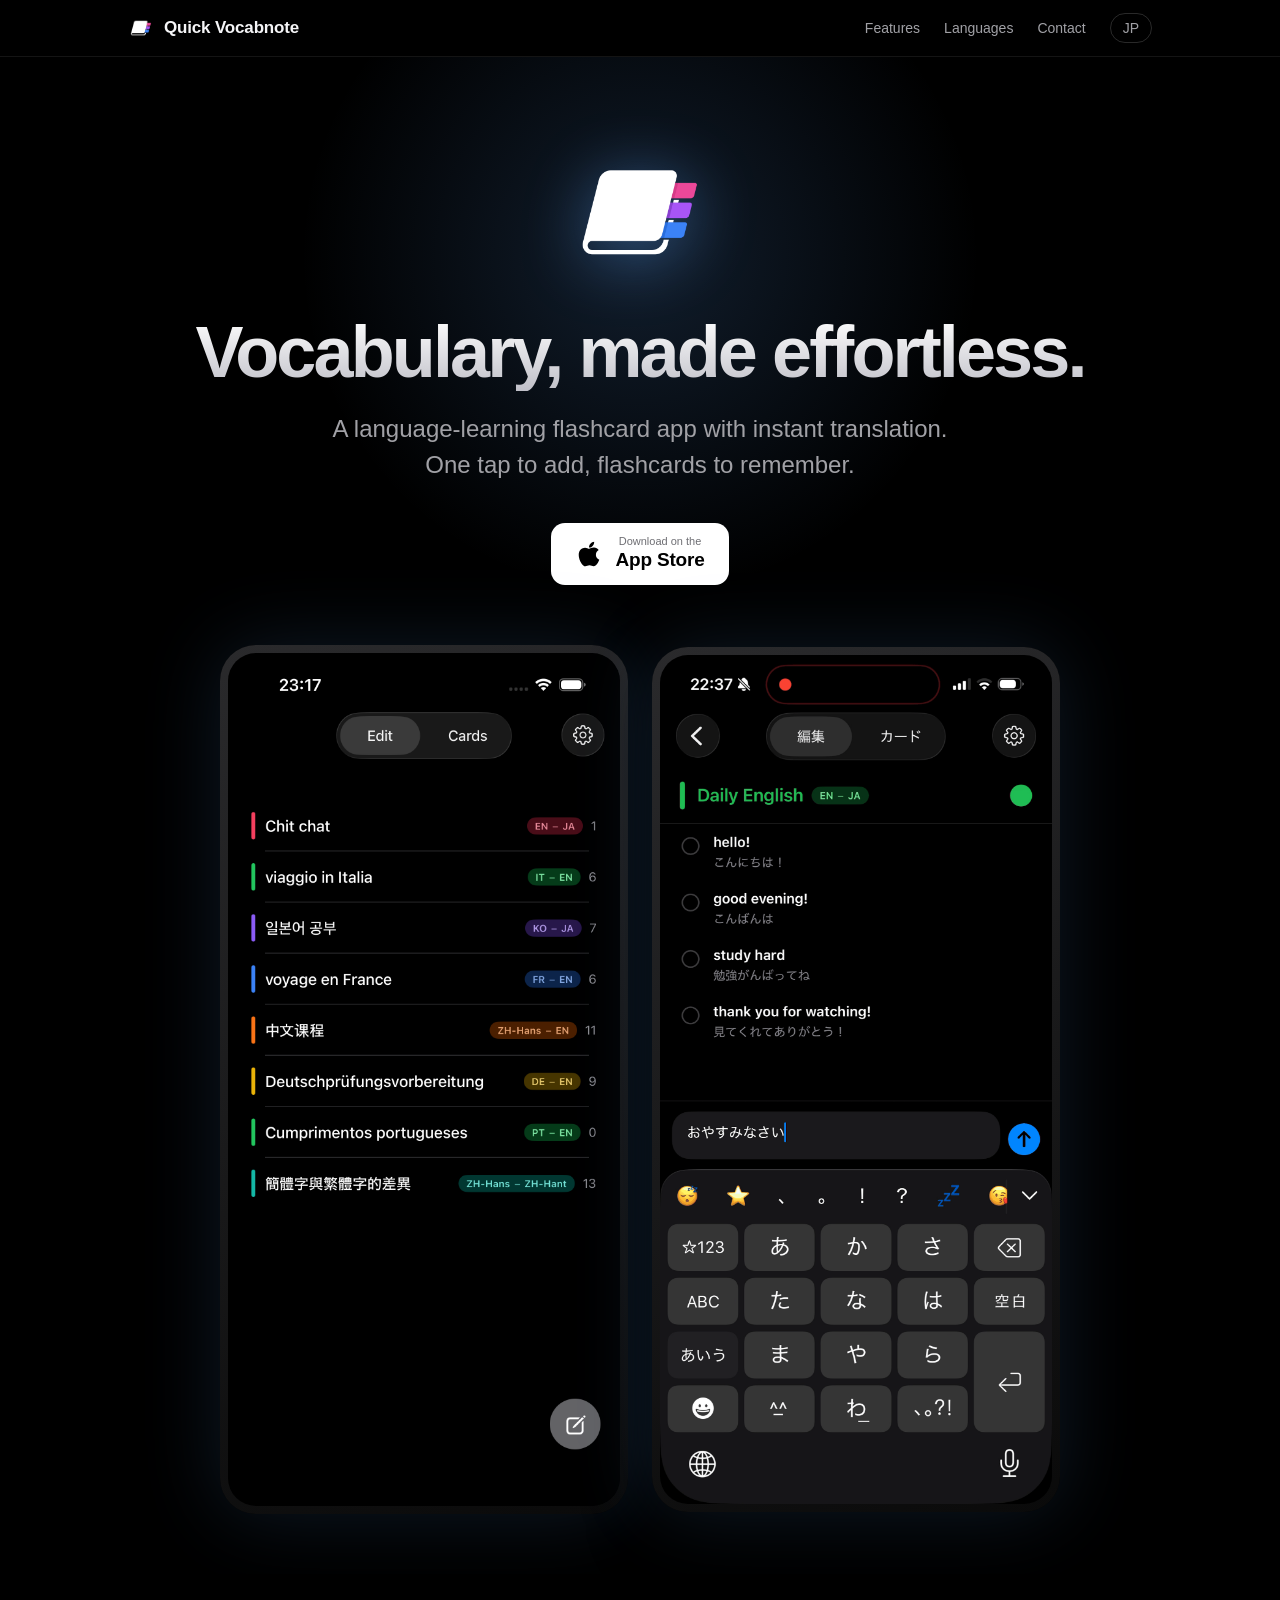
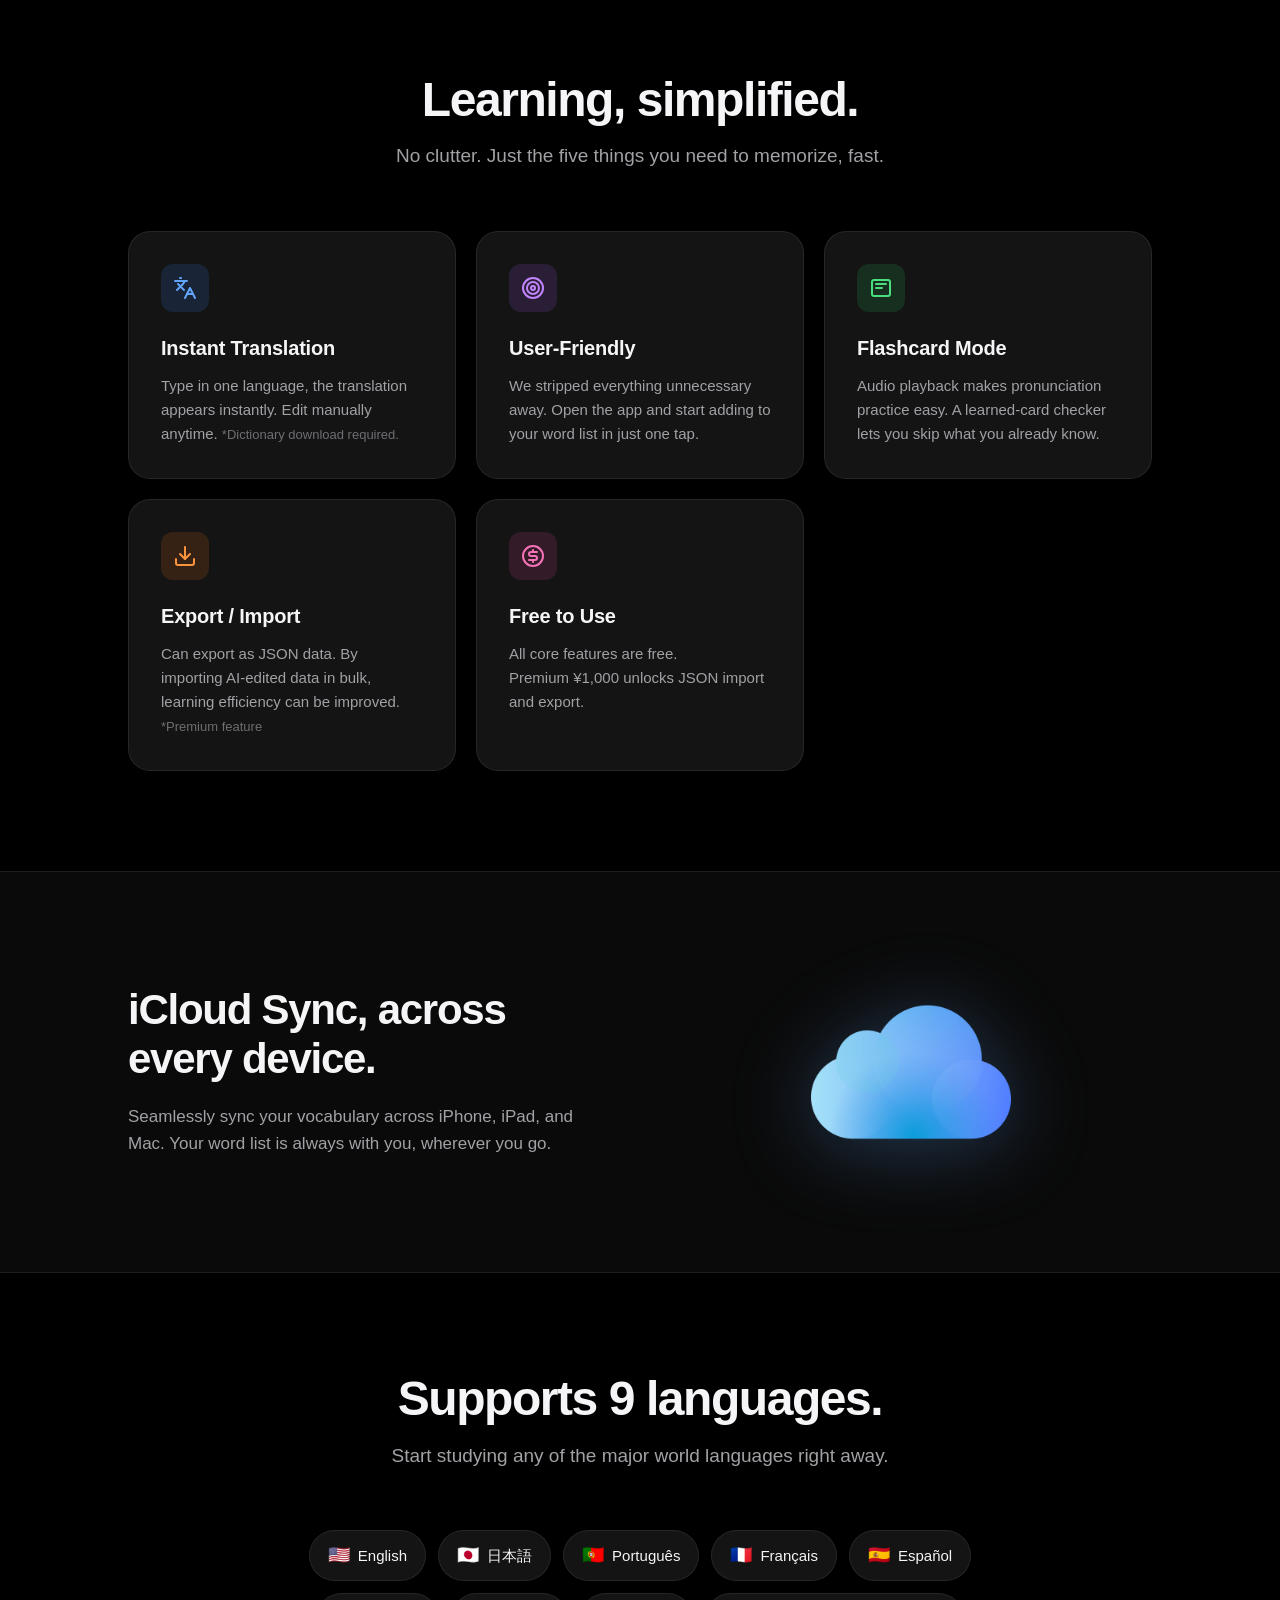
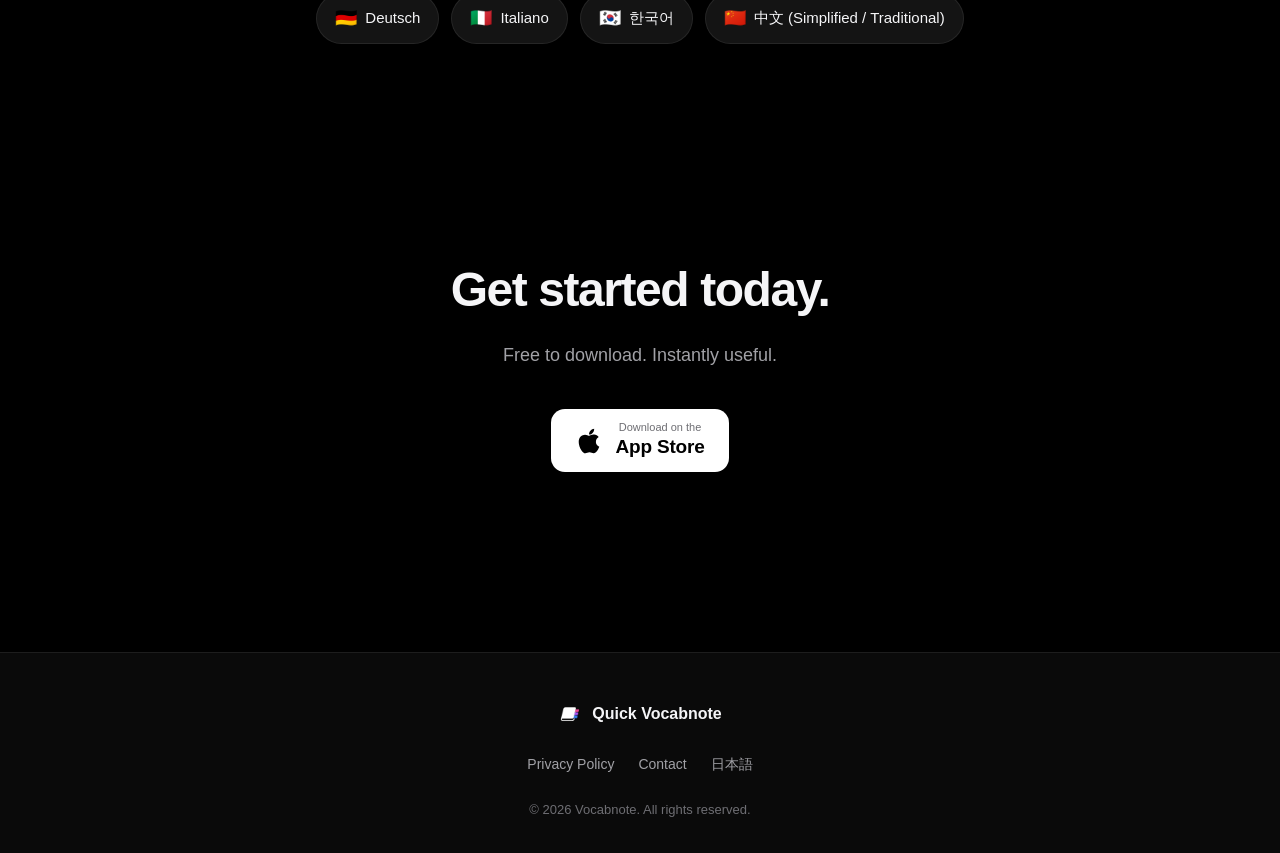
==== en/index.html @ fe6f7005 "Initial commit: Vocabnote LP" ====
<!DOCTYPE html>
<html lang="en">
<head>
  <meta charset="UTF-8" />
  <meta name="viewport" content="width=device-width, initial-scale=1, viewport-fit=cover" />
  <title>Quick Vocabnote｜The Flashcard App with Instant Translation</title>
  <meta name="description" content="Quick Vocabnote is a language-learning flashcard app with instant translation. One-tap entry, flashcard mode with audio, and seamless iCloud sync across devices." />
  <meta name="theme-color" content="#000000" />

  <!-- OGP -->
  <meta property="og:type" content="website" />
  <meta property="og:title" content="Quick Vocabnote｜The Flashcard App with Instant Translation" />
  <meta property="og:description" content="Instant translation, flashcards, and iCloud sync. A simple, focused vocabulary app." />
  <meta property="og:image" content="../assets/images/logo.png" />
  <meta property="og:url" content="https://holidayygit.github.io/vocabnote/en/" />
  <link rel="canonical" href="https://holidayygit.github.io/vocabnote/en/" />

  <link rel="icon" type="image/png" href="../assets/images/logo.png" />
  <link rel="apple-touch-icon" href="../assets/images/logo.png" />
  <link rel="stylesheet" href="../assets/css/style.css" />
  <link rel="alternate" hreflang="ja" href="../" />
  <link rel="alternate" hreflang="en" href="./" />
</head>
<body>
  <header class="site-header">
    <div class="container">
      <nav class="nav" aria-label="Main navigation">
        <a href="./" class="nav-brand">
          <img src="../assets/images/logo.png" alt="Quick Vocabnote logo" />
          <span>Quick Vocabnote</span>
        </a>
        <ul class="nav-links">
          <li class="hide-mobile"><a href="#features">Features</a></li>
          <li class="hide-mobile"><a href="#languages">Languages</a></li>
          <li><a href="./contact/">Contact</a></li>
          <li><a href="../" class="nav-lang">JP</a></li>
        </ul>
      </nav>
    </div>
  </header>

  <main>
    <!-- Hero -->
    <section class="hero">
      <div class="container">
        <div class="hero-inner">
          <img src="../assets/images/logo.png" alt="" class="hero-logo" />
          <h1 class="hero-title">Vocabulary, made effortless.</h1>
          <p class="hero-tagline">
            A language-learning flashcard app with instant translation.<br />
            One tap to add, flashcards to remember.
          </p>
          <div class="hero-cta">
            <a href="https://apps.apple.com/app/vocabnote/id6760209659" class="app-store-badge" target="_blank" rel="noopener">
              <svg class="apple-icon" viewBox="0 0 384 512" fill="currentColor" aria-hidden="true">
                <path d="M318.7 268.7c-.2-36.7 16.4-64.4 50-84.8-18.8-26.9-47.2-41.7-84.7-44.6-35.5-2.8-74.3 20.7-88.5 20.7-15 0-49.4-19.7-76.4-19.7C63.3 141.2 4 184.8 4 273.5q0 39.3 14.4 81.2c12.8 36.7 59 126.7 107.2 125.2 25.2-.6 43-17.9 75.8-17.9 31.8 0 48.3 17.9 76.4 17.9 48.6-.7 90.4-82.5 102.6-119.3-65.2-30.7-61.7-90-61.7-91.9zm-56.6-164.2c27.3-32.4 24.8-61.9 24-72.5-24.1 1.4-52 16.4-67.9 34.9-17.5 19.8-27.8 44.3-25.6 71.9 26.1 2 49.9-11.4 69.5-34.3z"/>
              </svg>
              <span>
                <span class="label-small">Download on the</span>
                <span class="label-large">App Store</span>
              </span>
            </a>
          </div>

          <div class="hero-visual">
            <div class="hero-visual-grid">
              <div class="device-frame">
                <img src="../assets/images/screenshot.png" alt="Quick Vocabnote screenshot" loading="lazy" />
              </div>
              <div class="device-frame">
                <img src="../assets/images/demo.gif" alt="Quick Vocabnote demo" loading="lazy" />
              </div>
            </div>
          </div>
        </div>
      </div>
    </section>

    <!-- Features -->
    <section class="section" id="features">
      <div class="container">
        <h2 class="section-title">Learning, simplified.</h2>
        <p class="section-subtitle">
          No clutter. Just the five things you need to memorize, fast.
        </p>

        <div class="features">
          <div class="feature-card reveal">
            <div class="feature-icon icon-blue" aria-hidden="true">
              <svg width="24" height="24" viewBox="0 0 24 24" fill="none" stroke="currentColor" stroke-width="2" stroke-linecap="round" stroke-linejoin="round"><path d="M5 8l6 6"/><path d="M4 14l6-6 2-3"/><path d="M2 5h12"/><path d="M7 2h1"/><path d="M22 22l-5-10-5 10"/><path d="M14 18h6"/></svg>
            </div>
            <h3 class="feature-title">Instant Translation</h3>
            <p class="feature-desc">
              Type in one language, the translation appears instantly. Edit manually anytime.
              <span style="color: var(--text-tertiary); font-size: 13px;">*Dictionary download required.</span>
            </p>
          </div>

          <div class="feature-card reveal">
            <div class="feature-icon icon-purple" aria-hidden="true">
              <svg width="24" height="24" viewBox="0 0 24 24" fill="none" stroke="currentColor" stroke-width="2" stroke-linecap="round" stroke-linejoin="round"><circle cx="12" cy="12" r="10"/><circle cx="12" cy="12" r="6"/><circle cx="12" cy="12" r="2"/></svg>
            </div>
            <h3 class="feature-title">User-Friendly</h3>
            <p class="feature-desc">
              We stripped everything unnecessary away. Open the app and start adding to your word list in just one tap.
            </p>
          </div>

          <div class="feature-card reveal">
            <div class="feature-icon icon-green" aria-hidden="true">
              <svg width="24" height="24" viewBox="0 0 24 24" fill="none" stroke="currentColor" stroke-width="2" stroke-linecap="round" stroke-linejoin="round"><rect x="3" y="4" width="18" height="16" rx="2"/><path d="M7 8h10"/><path d="M7 12h6"/></svg>
            </div>
            <h3 class="feature-title">Flashcard Mode</h3>
            <p class="feature-desc">
              Audio playback makes pronunciation practice easy. A learned-card checker lets you skip what you already know.
            </p>
          </div>

          <div class="feature-card reveal">
            <div class="feature-icon icon-orange" aria-hidden="true">
              <svg width="24" height="24" viewBox="0 0 24 24" fill="none" stroke="currentColor" stroke-width="2" stroke-linecap="round" stroke-linejoin="round"><path d="M21 15v4a2 2 0 0 1-2 2H5a2 2 0 0 1-2-2v-4"/><polyline points="7 10 12 15 17 10"/><line x1="12" y1="15" x2="12" y2="3"/></svg>
            </div>
            <h3 class="feature-title">Export / Import</h3>
            <p class="feature-desc">
              Can export as JSON data. By importing AI-edited data in bulk, learning efficiency can be improved.<br />
              <span style="color: var(--text-tertiary); font-size: 13px;">*Premium feature</span>
            </p>
          </div>

          <div class="feature-card reveal">
            <div class="feature-icon icon-pink" aria-hidden="true">
              <svg width="24" height="24" viewBox="0 0 24 24" fill="none" stroke="currentColor" stroke-width="2" stroke-linecap="round" stroke-linejoin="round"><circle cx="12" cy="12" r="10"/><path d="M16 8h-6a2 2 0 1 0 0 4h4a2 2 0 1 1 0 4H8"/><path d="M12 6v2"/><path d="M12 16v2"/></svg>
            </div>
            <h3 class="feature-title">Free to Use</h3>
            <p class="feature-desc">
              All core features are free.<br />
              Premium ¥1,000 unlocks JSON import and export.
            </p>
          </div>
        </div>
      </div>
    </section>

    <!-- iCloud Sync -->
    <section class="section icloud-section">
      <div class="container">
        <div class="icloud-grid">
          <div class="icloud-text">
            <h2>iCloud Sync, across every device.</h2>
            <p>
              Seamlessly sync your vocabulary across iPhone, iPad, and Mac.
              Your word list is always with you, wherever you go.
            </p>
          </div>
          <div class="icloud-visual">
            <img src="../assets/images/icloud_logo.png" alt="" loading="lazy" />
          </div>
        </div>
      </div>
    </section>

    <!-- Languages -->
    <section class="section" id="languages">
      <div class="container">
        <h2 class="section-title">Supports 9 languages.</h2>
        <p class="section-subtitle">
          Start studying any of the major world languages right away.
        </p>
        <div class="languages">
          <span class="lang-chip"><span class="flag">🇺🇸</span>English</span>
          <span class="lang-chip"><span class="flag">🇯🇵</span>日本語</span>
          <span class="lang-chip"><span class="flag">🇵🇹</span>Português</span>
          <span class="lang-chip"><span class="flag">🇫🇷</span>Français</span>
          <span class="lang-chip"><span class="flag">🇪🇸</span>Español</span>
          <span class="lang-chip"><span class="flag">🇩🇪</span>Deutsch</span>
          <span class="lang-chip"><span class="flag">🇮🇹</span>Italiano</span>
          <span class="lang-chip"><span class="flag">🇰🇷</span>한국어</span>
          <span class="lang-chip"><span class="flag">🇨🇳</span>中文 (Simplified / Traditional)</span>
        </div>
      </div>
    </section>

    <!-- CTA -->
    <section class="cta-section">
      <div class="container">
        <h2>Get started today.</h2>
        <p>Free to download. Instantly useful.</p>
        <div class="hero-cta">
          <a href="https://apps.apple.com/app/vocabnote/id6760209659" class="app-store-badge" target="_blank" rel="noopener">
            <svg class="apple-icon" viewBox="0 0 384 512" fill="currentColor" aria-hidden="true">
              <path d="M318.7 268.7c-.2-36.7 16.4-64.4 50-84.8-18.8-26.9-47.2-41.7-84.7-44.6-35.5-2.8-74.3 20.7-88.5 20.7-15 0-49.4-19.7-76.4-19.7C63.3 141.2 4 184.8 4 273.5q0 39.3 14.4 81.2c12.8 36.7 59 126.7 107.2 125.2 25.2-.6 43-17.9 75.8-17.9 31.8 0 48.3 17.9 76.4 17.9 48.6-.7 90.4-82.5 102.6-119.3-65.2-30.7-61.7-90-61.7-91.9zm-56.6-164.2c27.3-32.4 24.8-61.9 24-72.5-24.1 1.4-52 16.4-67.9 34.9-17.5 19.8-27.8 44.3-25.6 71.9 26.1 2 49.9-11.4 69.5-34.3z"/>
            </svg>
            <span>
              <span class="label-small">Download on the</span>
              <span class="label-large">App Store</span>
            </span>
          </a>
        </div>
      </div>
    </section>
  </main>

  <footer class="site-footer">
    <div class="container">
      <div class="footer-content">
        <a href="./" class="footer-brand">
          <img src="../assets/images/logo.png" alt="" />
          <span>Quick Vocabnote</span>
        </a>
        <ul class="footer-links">
          <li><a href="./privacy/">Privacy Policy</a></li>
          <li><a href="./contact/">Contact</a></li>
          <li><a href="../">日本語</a></li>
        </ul>
        <p class="footer-copyright">© 2026 Vocabnote. All rights reserved.</p>
      </div>
    </div>
  </footer>

  <script>
    const observer = new IntersectionObserver(
      (entries) => {
        entries.forEach((entry) => {
          if (entry.isIntersecting) {
            entry.target.classList.add('is-visible');
            observer.unobserve(entry.target);
          }
        });
      },
      { threshold: 0.1, rootMargin: '0px 0px -50px 0px' }
    );
    document.querySelectorAll('.reveal').forEach((el) => observer.observe(el));
  </script>
</body>
</html>
---- assets/css/style.css ----
/* ============================================
   Vocabnote LP - Common Stylesheet
   Dark theme, Apple-inspired minimal design
   ============================================ */

:root {
  --bg: #000000;
  --bg-elev-1: #0a0a0a;
  --bg-elev-2: #141414;
  --bg-elev-3: #1c1c1e;
  --text: #f5f5f7;
  --text-secondary: #a1a1a6;
  --text-tertiary: #6e6e73;
  --border: rgba(255, 255, 255, 0.08);
  --border-strong: rgba(255, 255, 255, 0.16);
  --accent: #60a5fa;
  --accent-light: #93c5fd;
  --accent-deep: #3b82f6;
  --accent-gradient: linear-gradient(135deg, #93c5fd 0%, #60a5fa 50%, #3b82f6 100%);
  --shadow-glow: 0 0 80px rgba(96, 165, 250, 0.15);
  --radius-sm: 8px;
  --radius-md: 14px;
  --radius-lg: 22px;
  --radius-xl: 32px;
  --max-width: 1120px;
  --transition: all 0.3s cubic-bezier(0.16, 1, 0.3, 1);
}

* {
  box-sizing: border-box;
  margin: 0;
  padding: 0;
}

html {
  scroll-behavior: smooth;
  -webkit-text-size-adjust: 100%;
}

body {
  font-family: -apple-system, BlinkMacSystemFont, "SF Pro Display", "SF Pro Text",
    "Helvetica Neue", "Hiragino Kaku Gothic ProN", "Hiragino Sans", "Yu Gothic",
    "Meiryo", sans-serif;
  background: var(--bg);
  color: var(--text);
  line-height: 1.6;
  -webkit-font-smoothing: antialiased;
  -moz-osx-font-smoothing: grayscale;
  overflow-x: hidden;
}

a {
  color: var(--accent);
  text-decoration: none;
  transition: var(--transition);
}

a:hover {
  color: var(--accent-light);
}

img {
  max-width: 100%;
  height: auto;
  display: block;
}

/* ===== Layout ===== */
.container {
  max-width: var(--max-width);
  margin: 0 auto;
  padding: 0 24px;
}

@media (min-width: 768px) {
  .container {
    padding: 0 48px;
  }
}

/* ===== Header / Nav ===== */
.site-header {
  position: sticky;
  top: 0;
  z-index: 100;
  background: rgba(0, 0, 0, 0.72);
  backdrop-filter: saturate(180%) blur(20px);
  -webkit-backdrop-filter: saturate(180%) blur(20px);
  border-bottom: 1px solid var(--border);
}

.nav {
  display: flex;
  align-items: center;
  justify-content: space-between;
  height: 56px;
}

.nav-brand {
  display: flex;
  align-items: center;
  gap: 10px;
  color: var(--text);
  font-weight: 600;
  font-size: 17px;
  letter-spacing: -0.01em;
}

.nav-brand img {
  width: 26px;
  height: 26px;
}

.nav-links {
  display: flex;
  align-items: center;
  gap: 24px;
  list-style: none;
}

.nav-links a {
  color: var(--text-secondary);
  font-size: 14px;
  font-weight: 400;
}

.nav-links a:hover {
  color: var(--text);
}

.nav-lang {
  font-size: 13px;
  color: var(--text-secondary);
  padding: 6px 12px;
  border: 1px solid var(--border-strong);
  border-radius: 999px;
  transition: var(--transition);
}

.nav-lang:hover {
  border-color: var(--accent);
  color: var(--text);
}

@media (max-width: 640px) {
  .nav-links {
    gap: 14px;
  }
  .nav-links .hide-mobile {
    display: none;
  }
}

/* ===== Hero ===== */
.hero {
  position: relative;
  padding: 80px 0 60px;
  text-align: center;
  overflow: hidden;
}

.hero::before {
  content: "";
  position: absolute;
  top: -200px;
  left: 50%;
  transform: translateX(-50%);
  width: 800px;
  height: 800px;
  background: radial-gradient(
    circle,
    rgba(96, 165, 250, 0.18) 0%,
    rgba(96, 165, 250, 0) 60%
  );
  pointer-events: none;
  z-index: 0;
}

.hero-inner {
  position: relative;
  z-index: 1;
}

.hero-logo {
  width: 150px;
  height: 150px;
  margin: 0 auto 28px;
  filter: drop-shadow(0 8px 32px rgba(96, 165, 250, 0.4));
  animation: float 6s ease-in-out infinite;
}

@keyframes float {
  0%, 100% { transform: translateY(0); }
  50% { transform: translateY(-8px); }
}

.hero-title {
  font-size: clamp(40px, 7vw, 72px);
  font-weight: 700;
  letter-spacing: -0.04em;
  line-height: 1.05;
  margin-bottom: 20px;
  background: linear-gradient(180deg, #ffffff 0%, #c0c0c8 100%);
  -webkit-background-clip: text;
  background-clip: text;
  -webkit-text-fill-color: transparent;
}

.hero-tagline {
  font-size: clamp(18px, 2.4vw, 24px);
  font-weight: 400;
  color: var(--text-secondary);
  max-width: 720px;
  margin: 0 auto 40px;
  line-height: 1.5;
}

.hero-cta {
  display: flex;
  gap: 16px;
  justify-content: center;
  flex-wrap: wrap;
  margin-bottom: 60px;
}

/* ===== Buttons ===== */
.btn {
  display: inline-flex;
  align-items: center;
  gap: 8px;
  padding: 14px 28px;
  border-radius: 999px;
  font-size: 16px;
  font-weight: 500;
  letter-spacing: -0.01em;
  transition: var(--transition);
  cursor: pointer;
  border: none;
}

.btn-primary {
  background: var(--accent-gradient);
  color: #ffffff;
  box-shadow: 0 8px 24px rgba(96, 165, 250, 0.3);
}

.btn-primary:hover {
  transform: translateY(-2px);
  box-shadow: 0 12px 32px rgba(96, 165, 250, 0.45);
  color: #ffffff;
}

.btn-secondary {
  background: rgba(255, 255, 255, 0.06);
  color: var(--text);
  border: 1px solid var(--border-strong);
}

.btn-secondary:hover {
  background: rgba(255, 255, 255, 0.12);
  color: var(--text);
}

/* App Store Badge */
.app-store-badge {
  display: inline-flex;
  align-items: center;
  gap: 12px;
  padding: 12px 24px;
  background: #ffffff;
  color: #000000;
  border-radius: 14px;
  font-weight: 500;
  transition: var(--transition);
}

.app-store-badge:hover {
  transform: translateY(-2px);
  box-shadow: 0 12px 32px rgba(255, 255, 255, 0.15);
  color: #000000;
}

.app-store-badge .apple-icon {
  width: 28px;
  height: 28px;
}

.app-store-badge .label-small {
  font-size: 11px;
  color: #6e6e73;
  display: block;
  line-height: 1.2;
}

.app-store-badge .label-large {
  font-size: 19px;
  font-weight: 600;
  letter-spacing: -0.01em;
  line-height: 1.2;
}

/* ===== Hero Visual ===== */
.hero-visual {
  position: relative;
  margin: 0 auto;
  max-width: 880px;
  padding: 0 20px;
}

.hero-visual-grid {
  display: grid;
  grid-template-columns: 1fr 1fr;
  gap: 24px;
  align-items: center;
}

@media (max-width: 768px) {
  .hero-visual-grid {
    grid-template-columns: 1fr;
    max-width: 360px;
    margin: 0 auto;
  }
}

.device-frame {
  position: relative;
  border-radius: 36px;
  padding: 8px;
  background: linear-gradient(160deg, #2a2a2c 0%, #0a0a0a 100%);
  box-shadow: var(--shadow-glow), 0 30px 60px rgba(0, 0, 0, 0.6);
}

.device-frame img {
  border-radius: 28px;
  width: 100%;
}

/* ===== Sections ===== */
.section {
  padding: 100px 0;
  position: relative;
}

.section-sm {
  padding: 60px 0;
}

.section-title {
  font-size: clamp(32px, 5vw, 48px);
  font-weight: 700;
  letter-spacing: -0.03em;
  line-height: 1.1;
  text-align: center;
  margin-bottom: 16px;
}

.section-subtitle {
  font-size: clamp(16px, 2vw, 19px);
  color: var(--text-secondary);
  text-align: center;
  max-width: 640px;
  margin: 0 auto 60px;
  line-height: 1.5;
}

/* ===== Features Grid ===== */
.features {
  display: grid;
  grid-template-columns: repeat(auto-fit, minmax(280px, 1fr));
  gap: 20px;
  margin-top: 40px;
}

.feature-card {
  background: var(--bg-elev-2);
  border: 1px solid var(--border);
  border-radius: var(--radius-lg);
  padding: 32px;
  position: relative;
  overflow: hidden;
}

.feature-icon {
  width: 48px;
  height: 48px;
  border-radius: 12px;
  display: flex;
  align-items: center;
  justify-content: center;
  margin-bottom: 20px;
  font-size: 24px;
}

.feature-icon.icon-blue { background: rgba(59, 130, 246, 0.15); color: #60a5fa; }
.feature-icon.icon-purple { background: rgba(168, 85, 247, 0.15); color: #c084fc; }
.feature-icon.icon-green { background: rgba(34, 197, 94, 0.15); color: #4ade80; }
.feature-icon.icon-orange { background: rgba(249, 115, 22, 0.15); color: #fb923c; }
.feature-icon.icon-pink { background: rgba(236, 72, 153, 0.15); color: #f472b6; }

.feature-title {
  font-size: 20px;
  font-weight: 600;
  letter-spacing: -0.01em;
  margin-bottom: 10px;
  color: var(--text);
}

.feature-desc {
  font-size: 15px;
  color: var(--text-secondary);
  line-height: 1.6;
}

/* ===== iCloud Section ===== */
.icloud-section {
  background: var(--bg-elev-1);
  border-top: 1px solid var(--border);
  border-bottom: 1px solid var(--border);
}

.icloud-grid {
  display: grid;
  grid-template-columns: 1fr 1fr;
  gap: 60px;
  align-items: center;
}

@media (max-width: 768px) {
  .icloud-grid {
    grid-template-columns: 1fr;
    gap: 40px;
    text-align: center;
  }
}

.icloud-text h2 {
  font-size: clamp(28px, 4vw, 42px);
  font-weight: 700;
  letter-spacing: -0.03em;
  line-height: 1.15;
  margin-bottom: 20px;
}

.icloud-text p {
  font-size: 17px;
  color: var(--text-secondary);
  line-height: 1.6;
}

.icloud-visual {
  display: flex;
  justify-content: center;
}

.icloud-visual img {
  max-width: 200px;
  filter: drop-shadow(0 8px 40px rgba(96, 165, 250, 0.3));
}

/* ===== Languages ===== */
.languages {
  display: flex;
  flex-wrap: wrap;
  gap: 12px;
  justify-content: center;
  max-width: 720px;
  margin: 0 auto;
}

.lang-chip {
  display: inline-flex;
  align-items: center;
  gap: 8px;
  padding: 10px 18px;
  background: var(--bg-elev-2);
  border: 1px solid var(--border);
  border-radius: 999px;
  font-size: 15px;
  color: var(--text);
}

.lang-chip .flag {
  font-size: 18px;
}

/* ===== CTA Section ===== */
.cta-section {
  text-align: center;
  padding: 120px 0;
}

.cta-section h2 {
  font-size: clamp(32px, 5vw, 48px);
  font-weight: 700;
  letter-spacing: -0.03em;
  line-height: 1.1;
  margin-bottom: 24px;
}

.cta-section p {
  font-size: 18px;
  color: var(--text-secondary);
  margin-bottom: 40px;
}

/* ===== Footer ===== */
.site-footer {
  border-top: 1px solid var(--border);
  padding: 48px 0 32px;
  background: var(--bg-elev-1);
}

.footer-content {
  display: flex;
  flex-direction: column;
  gap: 24px;
  align-items: center;
  text-align: center;
}

.footer-brand {
  display: flex;
  align-items: center;
  gap: 10px;
  font-weight: 600;
  color: var(--text);
}

.footer-brand img {
  width: 24px;
  height: 24px;
}

.footer-links {
  display: flex;
  flex-wrap: wrap;
  gap: 24px;
  justify-content: center;
  list-style: none;
}

.footer-links a {
  color: var(--text-secondary);
  font-size: 14px;
}

.footer-links a:hover {
  color: var(--text);
}

.footer-copyright {
  font-size: 13px;
  color: var(--text-tertiary);
}

/* ===== Document pages (privacy / contact) ===== */
.doc-page {
  max-width: 760px;
  margin: 0 auto;
  padding: 80px 24px 100px;
}

.doc-page h1 {
  font-size: clamp(32px, 5vw, 44px);
  font-weight: 700;
  letter-spacing: -0.03em;
  line-height: 1.15;
  margin-bottom: 12px;
}

.doc-meta {
  color: var(--text-tertiary);
  font-size: 14px;
  margin-bottom: 48px;
}

.doc-page h2 {
  font-size: 22px;
  font-weight: 600;
  letter-spacing: -0.01em;
  margin-top: 40px;
  margin-bottom: 14px;
  color: var(--text);
}

.doc-page h3 {
  font-size: 17px;
  font-weight: 600;
  margin-top: 24px;
  margin-bottom: 8px;
  color: var(--text);
}

.doc-page p,
.doc-page li {
  color: var(--text-secondary);
  font-size: 16px;
  line-height: 1.75;
  margin-bottom: 14px;
}

.doc-page ul {
  padding-left: 22px;
  margin-bottom: 14px;
}

.doc-page a {
  color: var(--accent);
  word-break: break-word;
}

.doc-page hr {
  border: none;
  border-top: 1px solid var(--border);
  margin: 32px 0;
}

/* ===== Contact form embed ===== */
.form-wrap {
  margin-top: 32px;
  background: var(--bg-elev-1);
  border: 1px solid var(--border);
  border-radius: var(--radius-lg);
  overflow: hidden;
}

.form-wrap iframe {
  width: 100%;
  min-height: 750px;
  border: 0;
  display: block;
  background: #ffffff;
}

.contact-note {
  margin-top: 24px;
  padding: 18px 22px;
  background: var(--bg-elev-2);
  border: 1px solid var(--border);
  border-radius: var(--radius-md);
  color: var(--text-secondary);
  font-size: 14px;
  line-height: 1.6;
}

/* ===== Utility ===== */
.text-center { text-align: center; }
.mt-0 { margin-top: 0; }
.mb-0 { margin-bottom: 0; }

/* ===== Scroll reveal ===== */
.reveal {
  opacity: 0;
  transform: translateY(24px);
  transition: opacity 0.8s cubic-bezier(0.16, 1, 0.3, 1),
    transform 0.8s cubic-bezier(0.16, 1, 0.3, 1);
}

.reveal.is-visible {
  opacity: 1;
  transform: translateY(0);
}

/* ===== Reduced motion ===== */
@media (prefers-reduced-motion: reduce) {
  *,
  *::before,
  *::after {
    animation-duration: 0.01ms !important;
    transition-duration: 0.01ms !important;
  }
  .hero-logo {
    animation: none;
  }
}
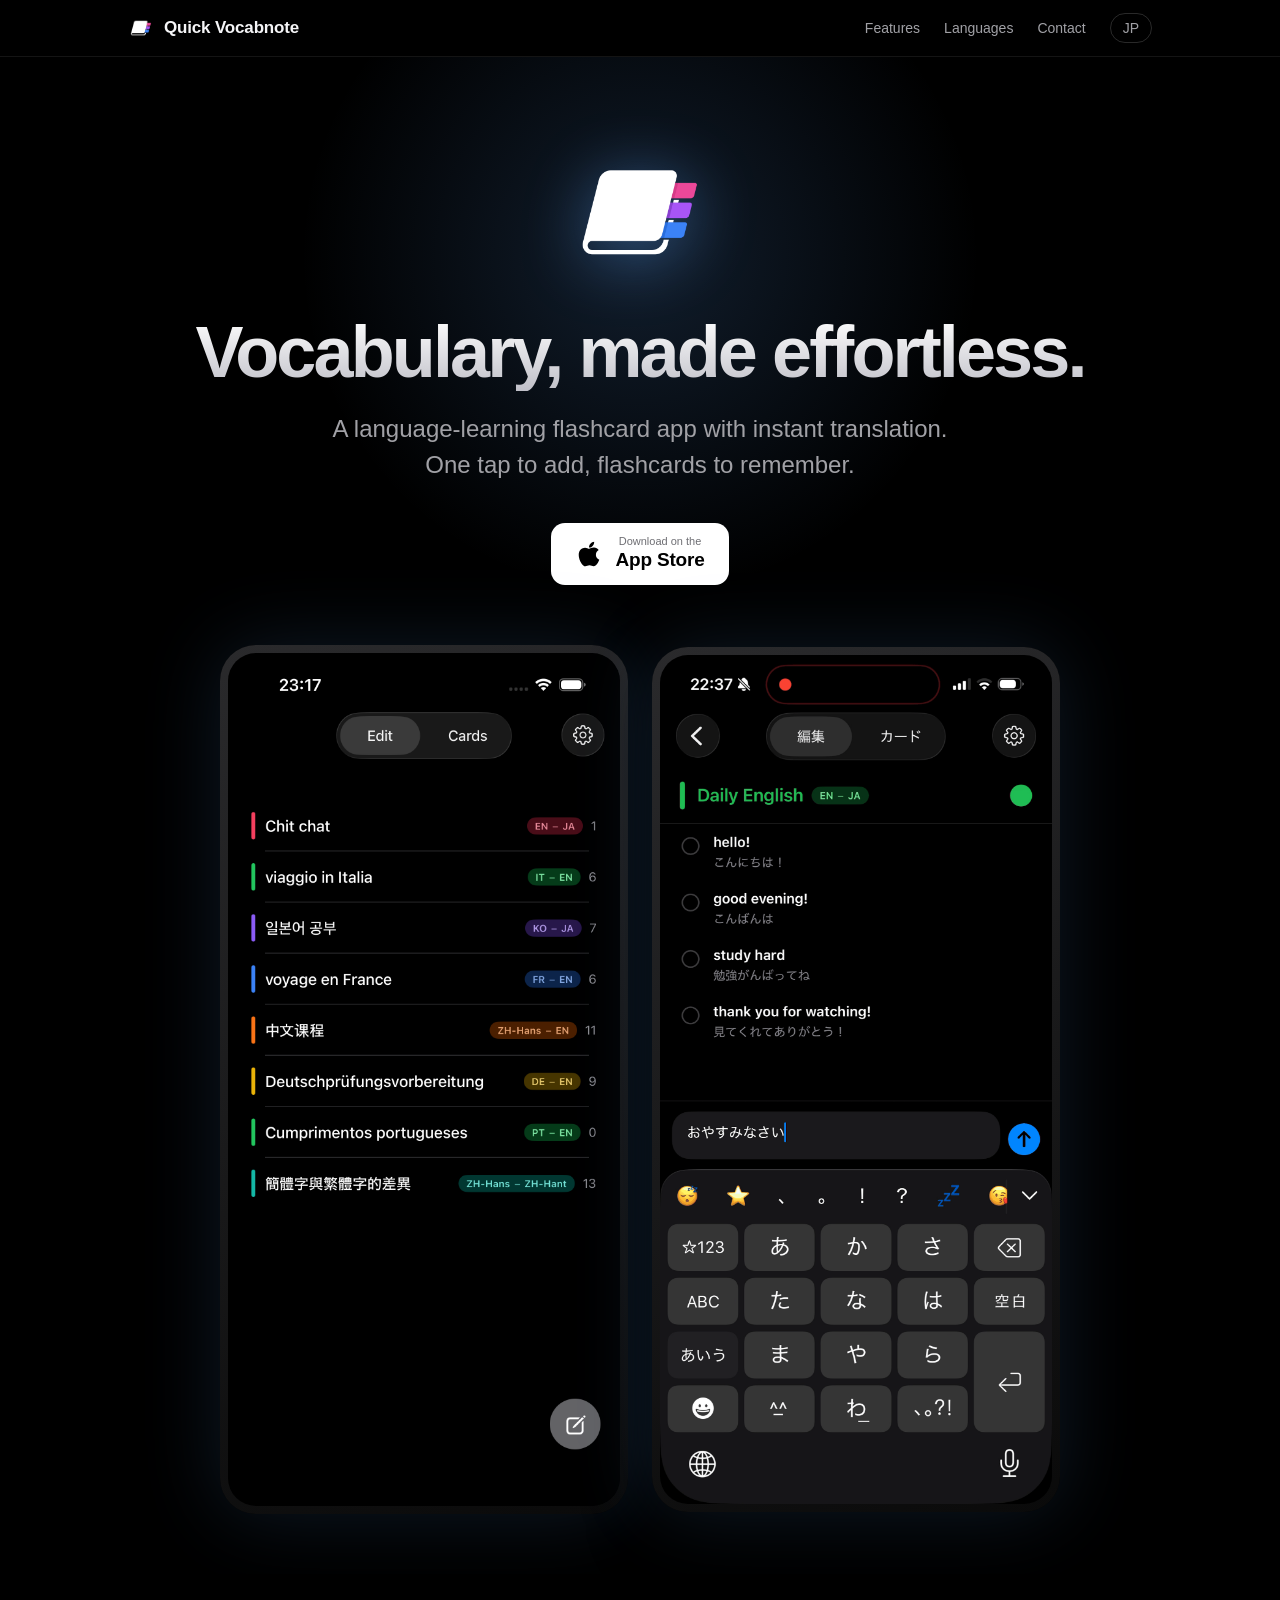
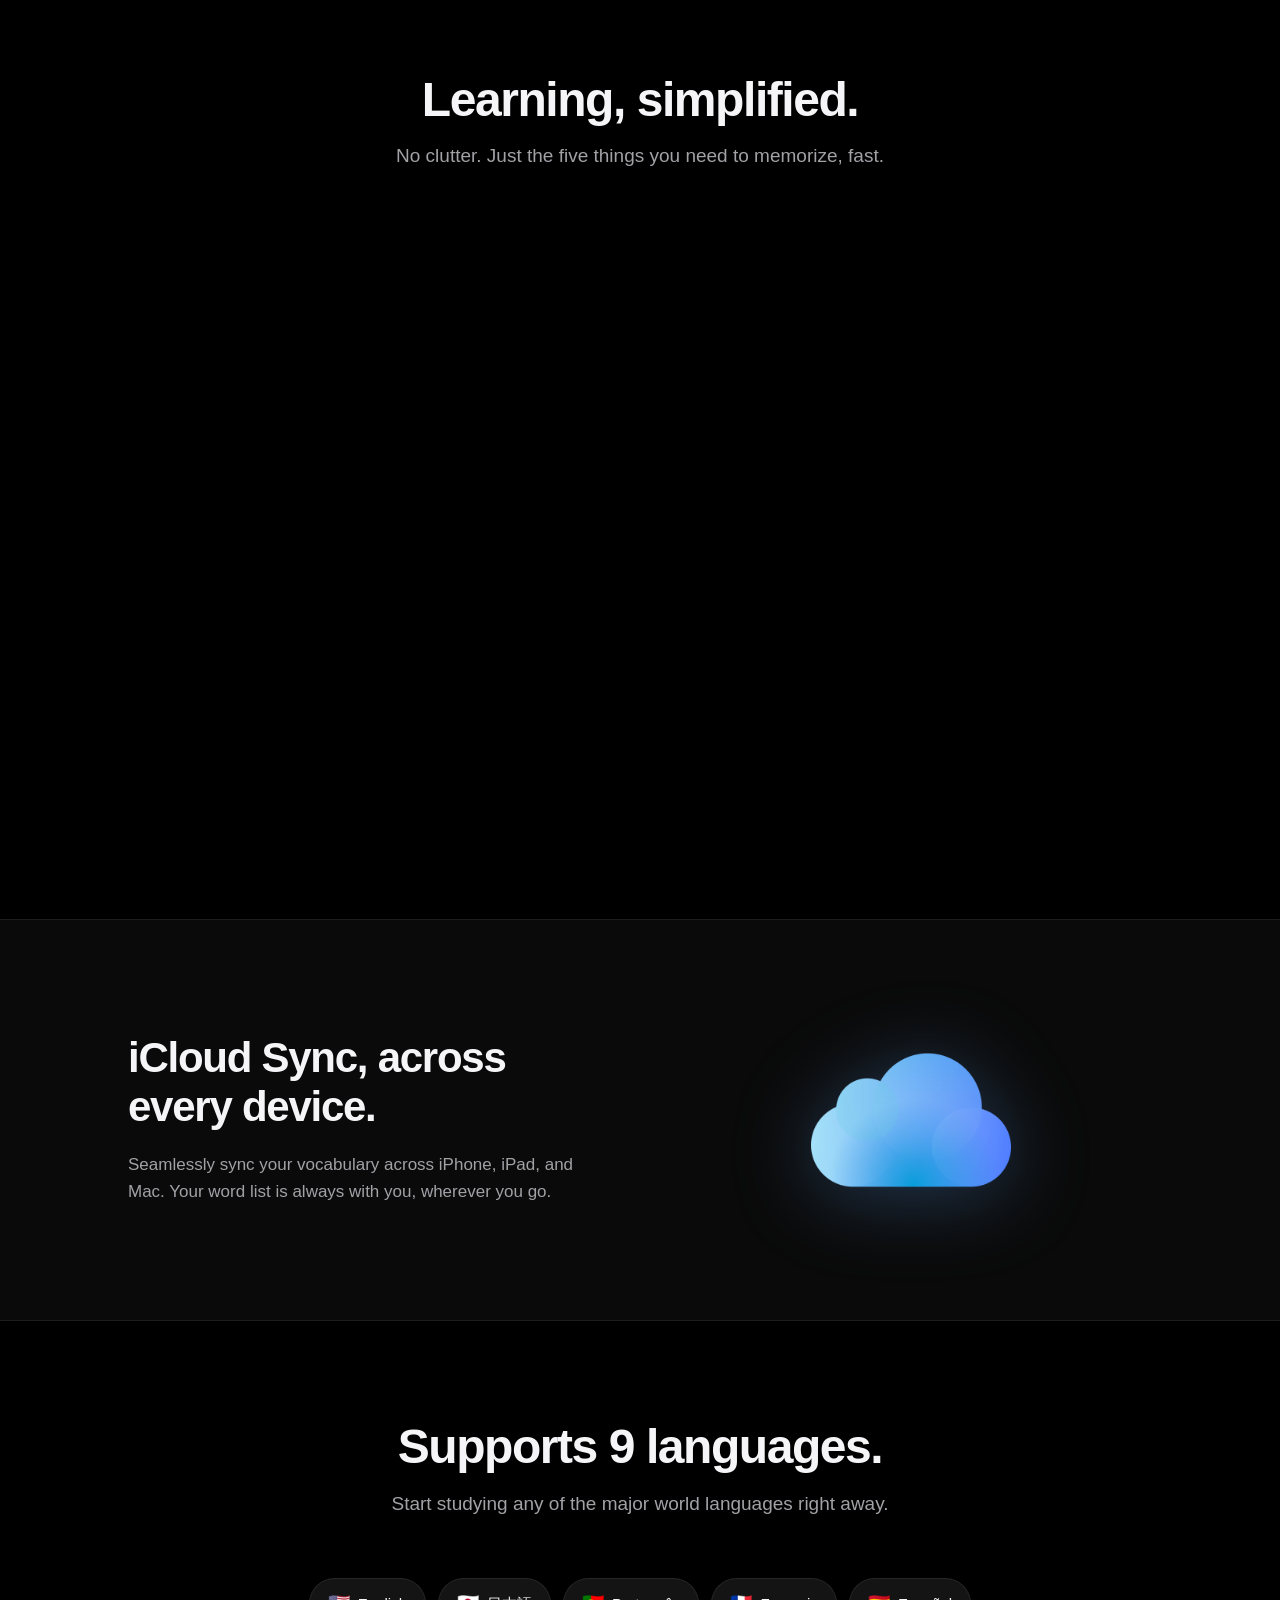
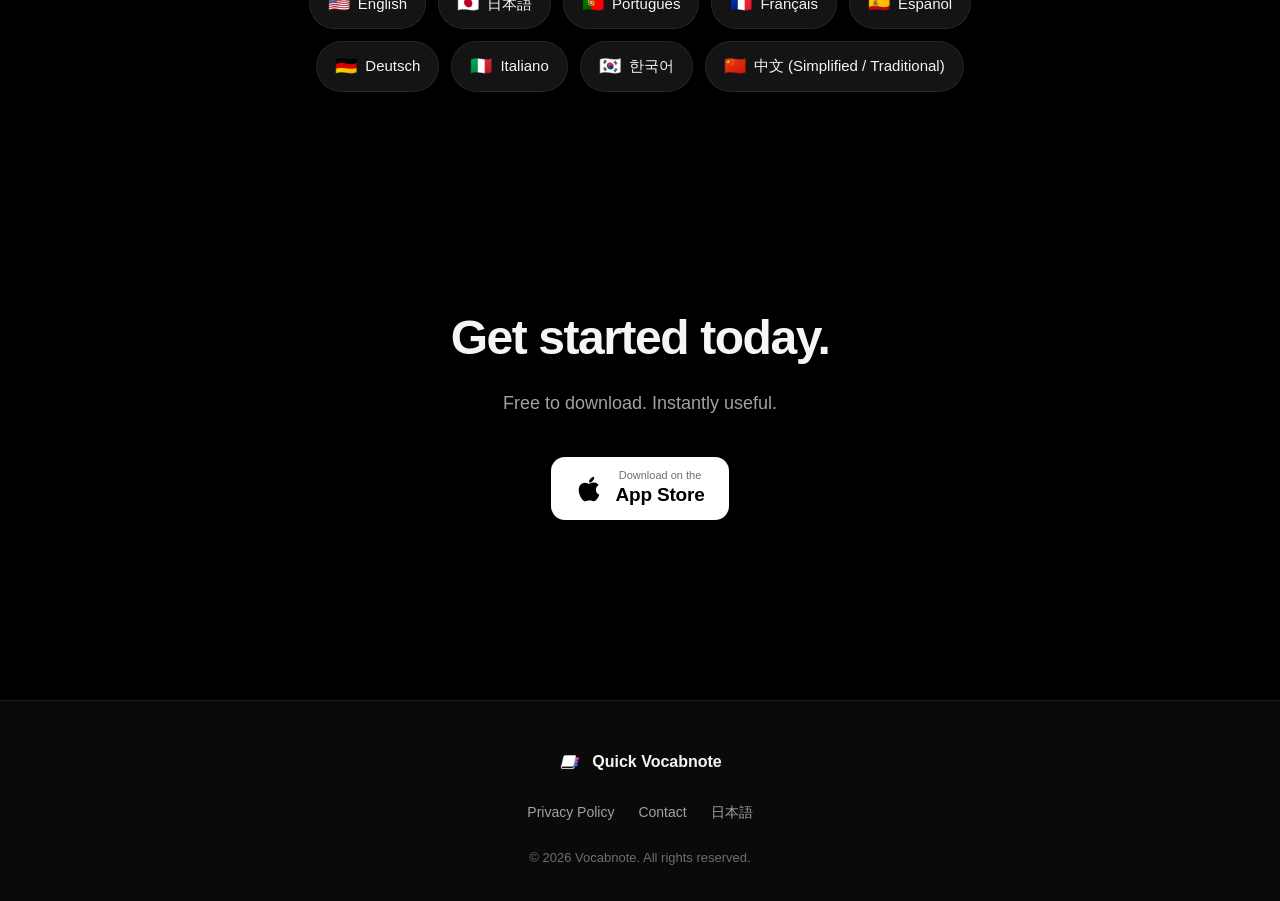
==== commit f51139dc: "Update privacy policy for ads" ====
--- a/en/index.html
+++ b/en/index.html
@@ -122,7 +122,7 @@
             </div>
             <h3 class="feature-title">Export / Import</h3>
             <p class="feature-desc">
-              Can export as JSON data. By importing AI-edited data in bulk, learning efficiency can be improved.<br />
+              Unlock JSON backup functionality and remove ads with Premium.<br />
               <span style="color: var(--text-tertiary); font-size: 13px;">*Premium feature</span>
             </p>
           </div>
@@ -134,7 +134,10 @@
             <h3 class="feature-title">Free to Use</h3>
             <p class="feature-desc">
               All core features are free.<br />
-              Premium ¥1,000 unlocks JSON import and export.
+              Premium $6.99 (one-time) — JSON import/export and ad-free.<br />
+              <span style="color: var(--text-tertiary); font-size: 13px;">
+                *Based on ¥1,000 JPY. ~$6.99 as of May 2026; varies by region. See the App Store for your local price.
+              </span>
             </p>
           </div>
         </div>
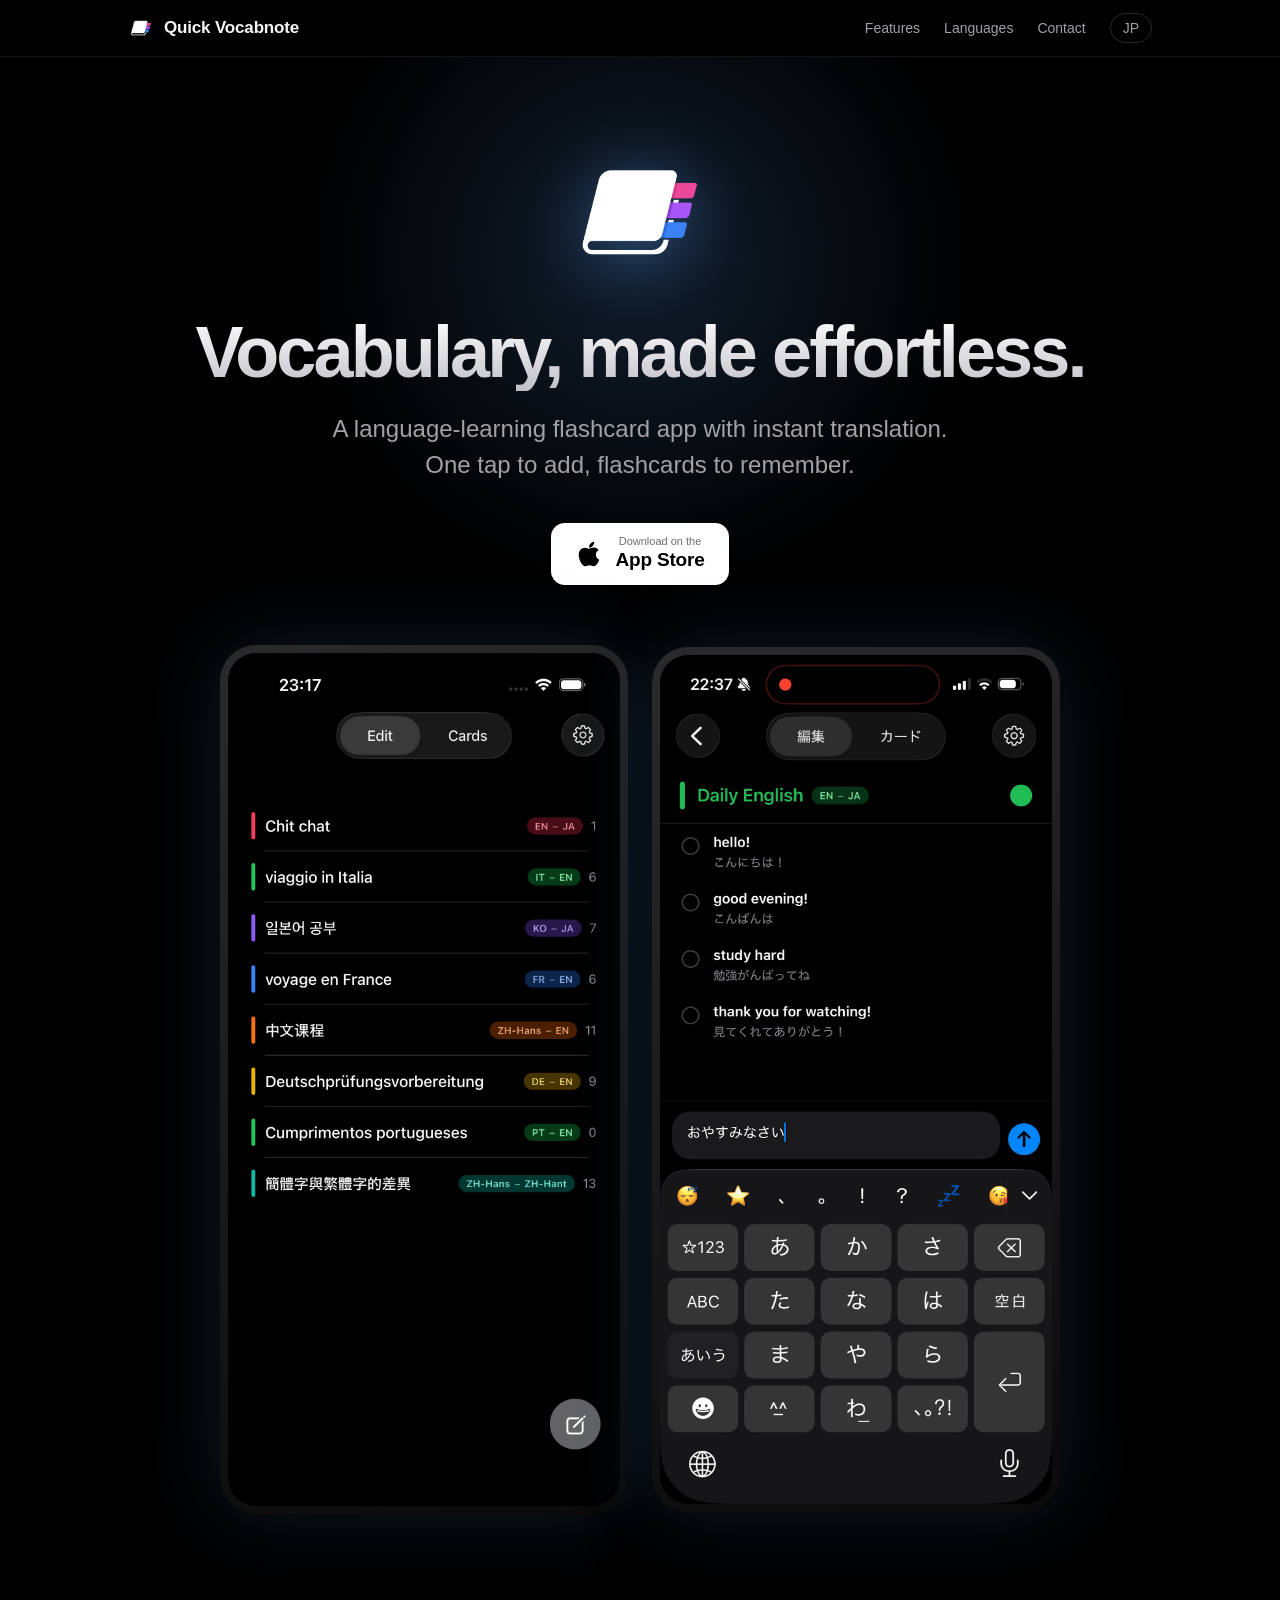
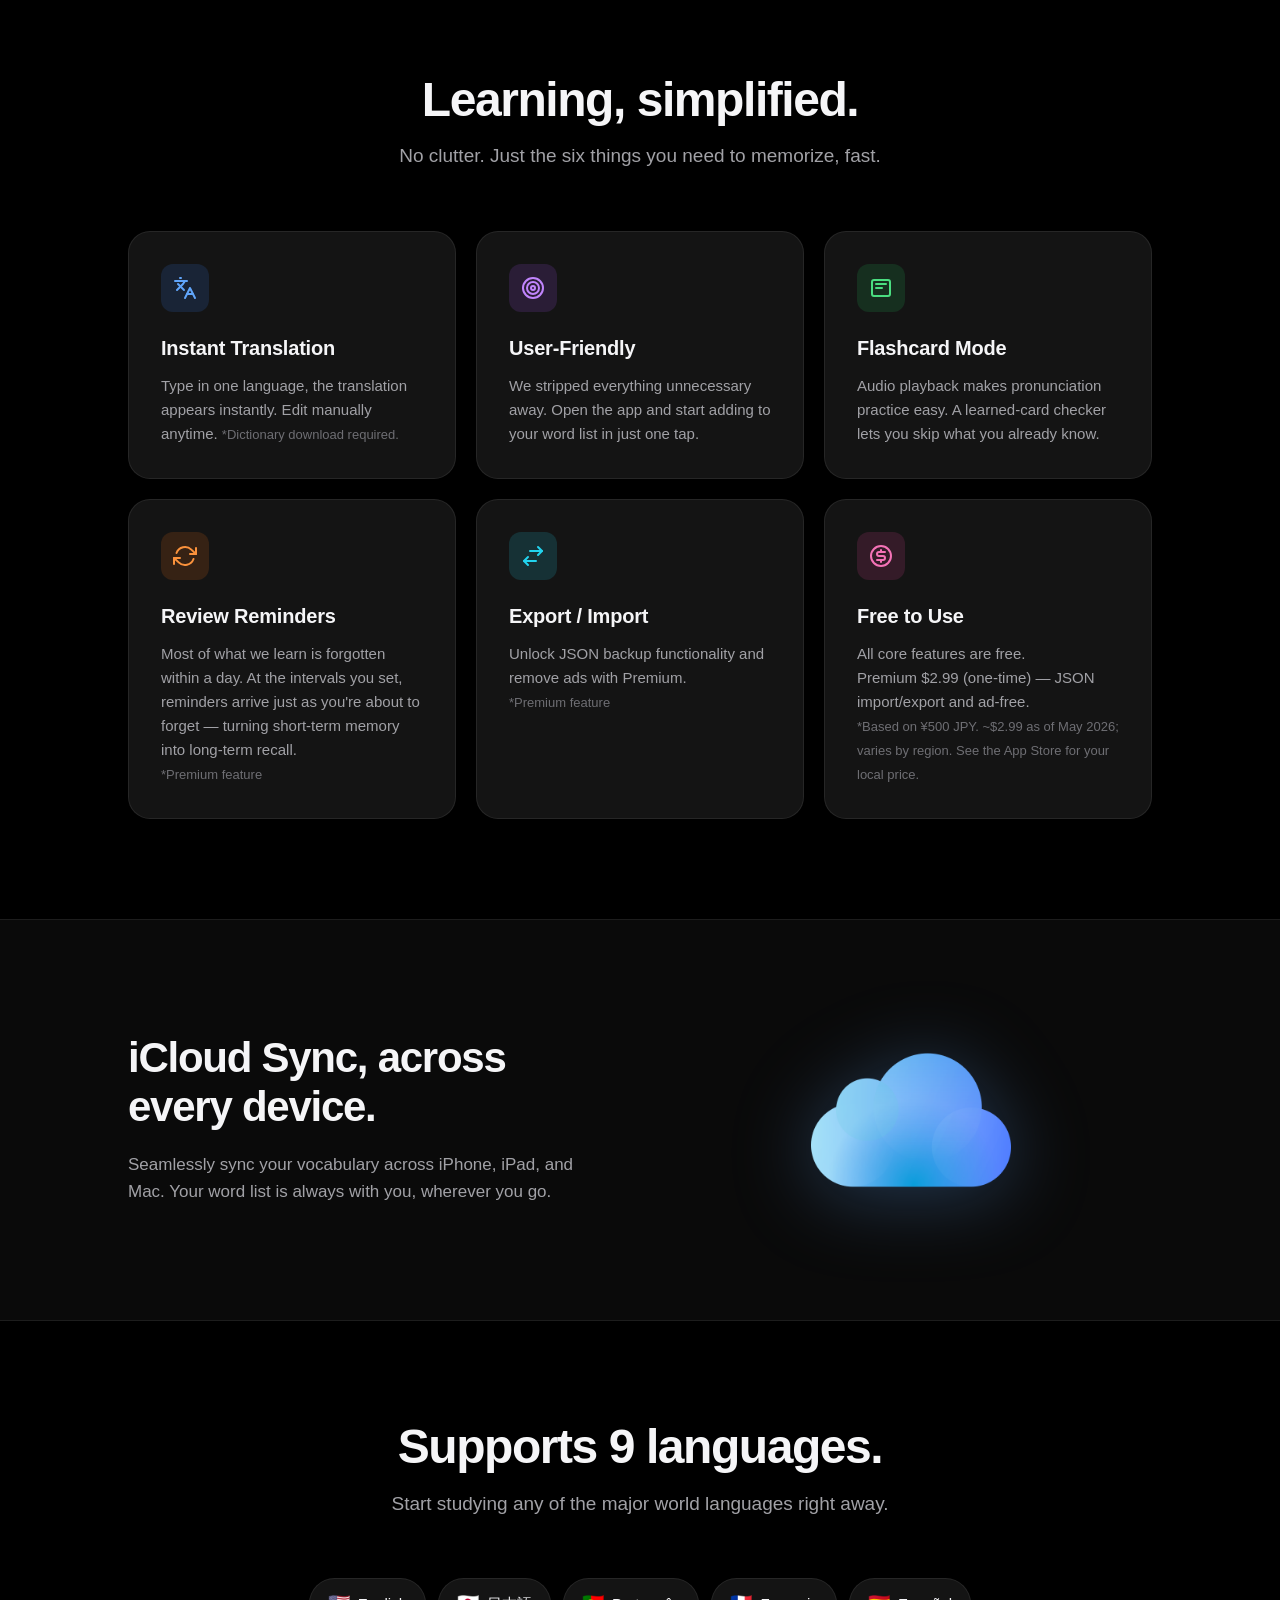
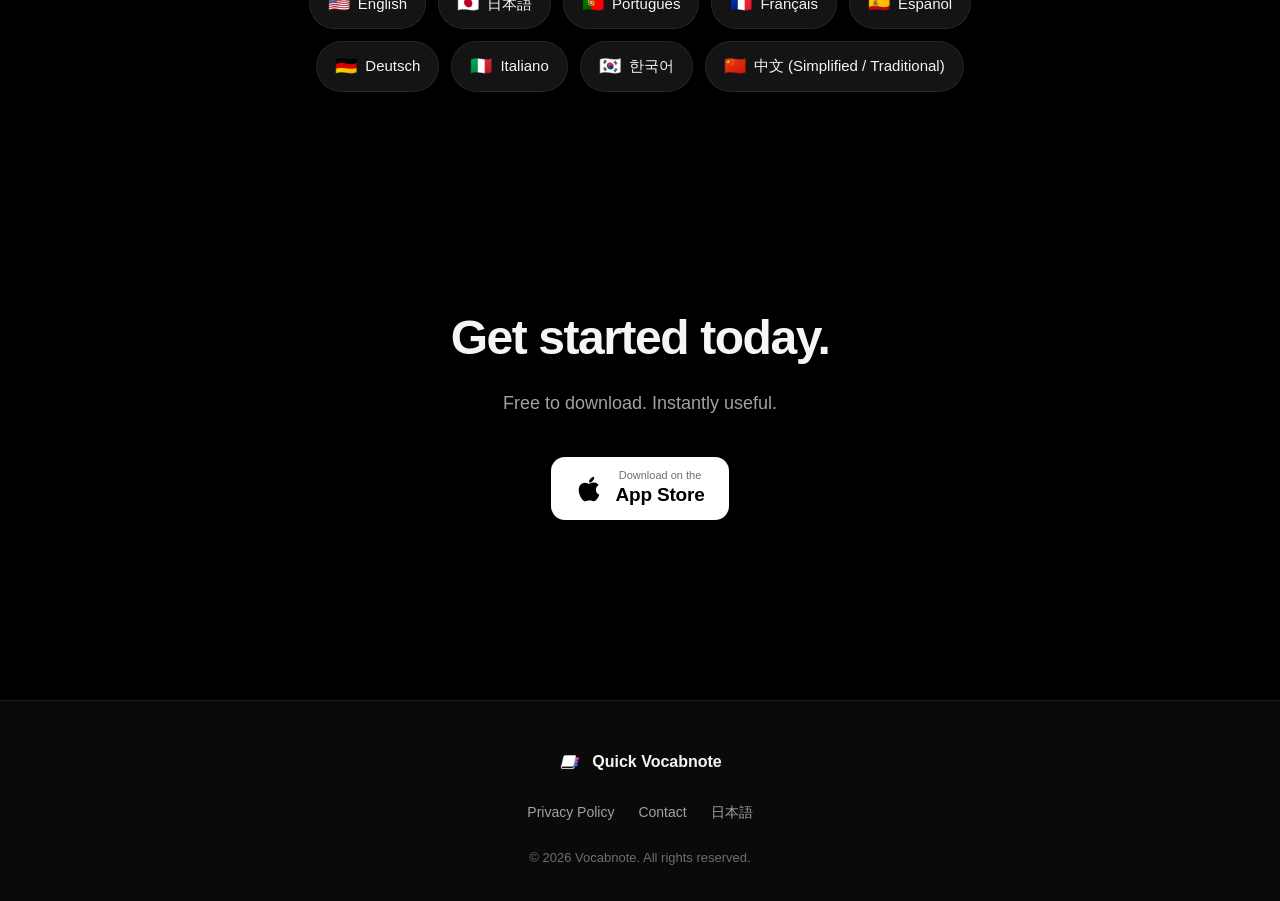
==== commit 0bca128c: "Update price from ¥1,000 to ¥500" ====
--- a/en/index.html
+++ b/en/index.html
@@ -81,7 +81,7 @@
       <div class="container">
         <h2 class="section-title">Learning, simplified.</h2>
         <p class="section-subtitle">
-          No clutter. Just the five things you need to memorize, fast.
+          No clutter. Just the six things you need to memorize, fast.
         </p>
 
         <div class="features">
@@ -118,7 +118,18 @@
 
           <div class="feature-card reveal">
             <div class="feature-icon icon-orange" aria-hidden="true">
-              <svg width="24" height="24" viewBox="0 0 24 24" fill="none" stroke="currentColor" stroke-width="2" stroke-linecap="round" stroke-linejoin="round"><path d="M21 15v4a2 2 0 0 1-2 2H5a2 2 0 0 1-2-2v-4"/><polyline points="7 10 12 15 17 10"/><line x1="12" y1="15" x2="12" y2="3"/></svg>
+              <svg width="24" height="24" viewBox="0 0 24 24" fill="none" stroke="currentColor" stroke-width="2" stroke-linecap="round" stroke-linejoin="round"><polyline points="23 4 23 10 17 10"/><polyline points="1 20 1 14 7 14"/><path d="M3.51 9a9 9 0 0 1 14.85-3.36L23 10M1 14l4.64 4.36A9 9 0 0 0 20.49 15"/></svg>
+            </div>
+            <h3 class="feature-title">Review Reminders</h3>
+            <p class="feature-desc">
+              Most of what we learn is forgotten within a day. At the intervals you set, reminders arrive just as you're about to forget — turning short-term memory into long-term recall.<br />
+              <span style="color: var(--text-tertiary); font-size: 13px;">*Premium feature</span>
+            </p>
+          </div>
+
+          <div class="feature-card reveal">
+            <div class="feature-icon icon-cyan" aria-hidden="true">
+              <svg width="24" height="24" viewBox="0 0 24 24" fill="none" stroke="currentColor" stroke-width="2" stroke-linecap="round" stroke-linejoin="round"><path d="M17 3l4 4-4 4"/><path d="M21 7H9"/><path d="M7 21l-4-4 4-4"/><path d="M3 17h12"/></svg>
             </div>
             <h3 class="feature-title">Export / Import</h3>
             <p class="feature-desc">
@@ -134,9 +145,9 @@
             <h3 class="feature-title">Free to Use</h3>
             <p class="feature-desc">
               All core features are free.<br />
-              Premium $6.99 (one-time) — JSON import/export and ad-free.<br />
+              Premium $2.99 (one-time) — JSON import/export and ad-free.<br />
               <span style="color: var(--text-tertiary); font-size: 13px;">
-                *Based on ¥1,000 JPY. ~$6.99 as of May 2026; varies by region. See the App Store for your local price.
+                *Based on ¥500 JPY. ~$2.99 as of May 2026; varies by region. See the App Store for your local price.
               </span>
             </p>
           </div>
--- a/assets/css/style.css
+++ b/assets/css/style.css
@@ -396,6 +396,7 @@
 .feature-icon.icon-green { background: rgba(34, 197, 94, 0.15); color: #4ade80; }
 .feature-icon.icon-orange { background: rgba(249, 115, 22, 0.15); color: #fb923c; }
 .feature-icon.icon-pink { background: rgba(236, 72, 153, 0.15); color: #f472b6; }
+.feature-icon.icon-cyan { background: rgba(34, 211, 238, 0.15); color: #22d3ee; }
 
 .feature-title {
   font-size: 20px;
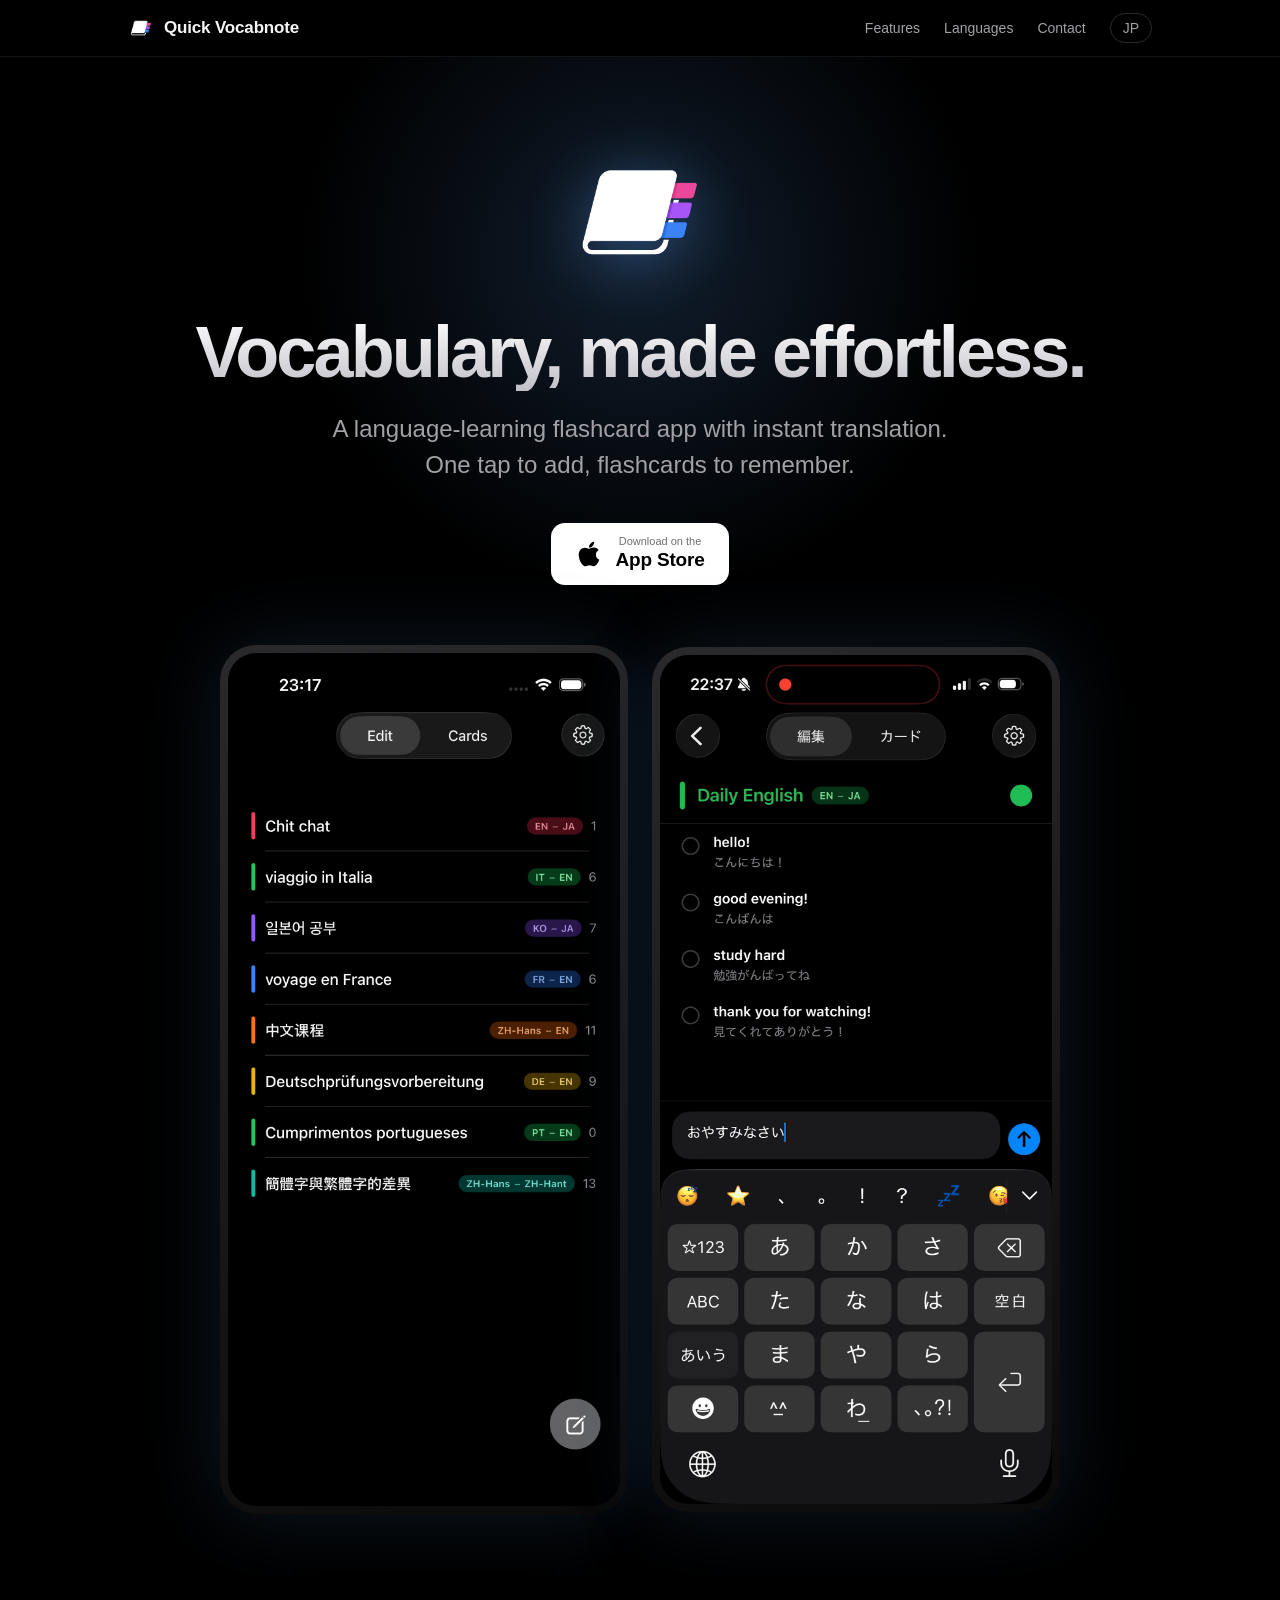
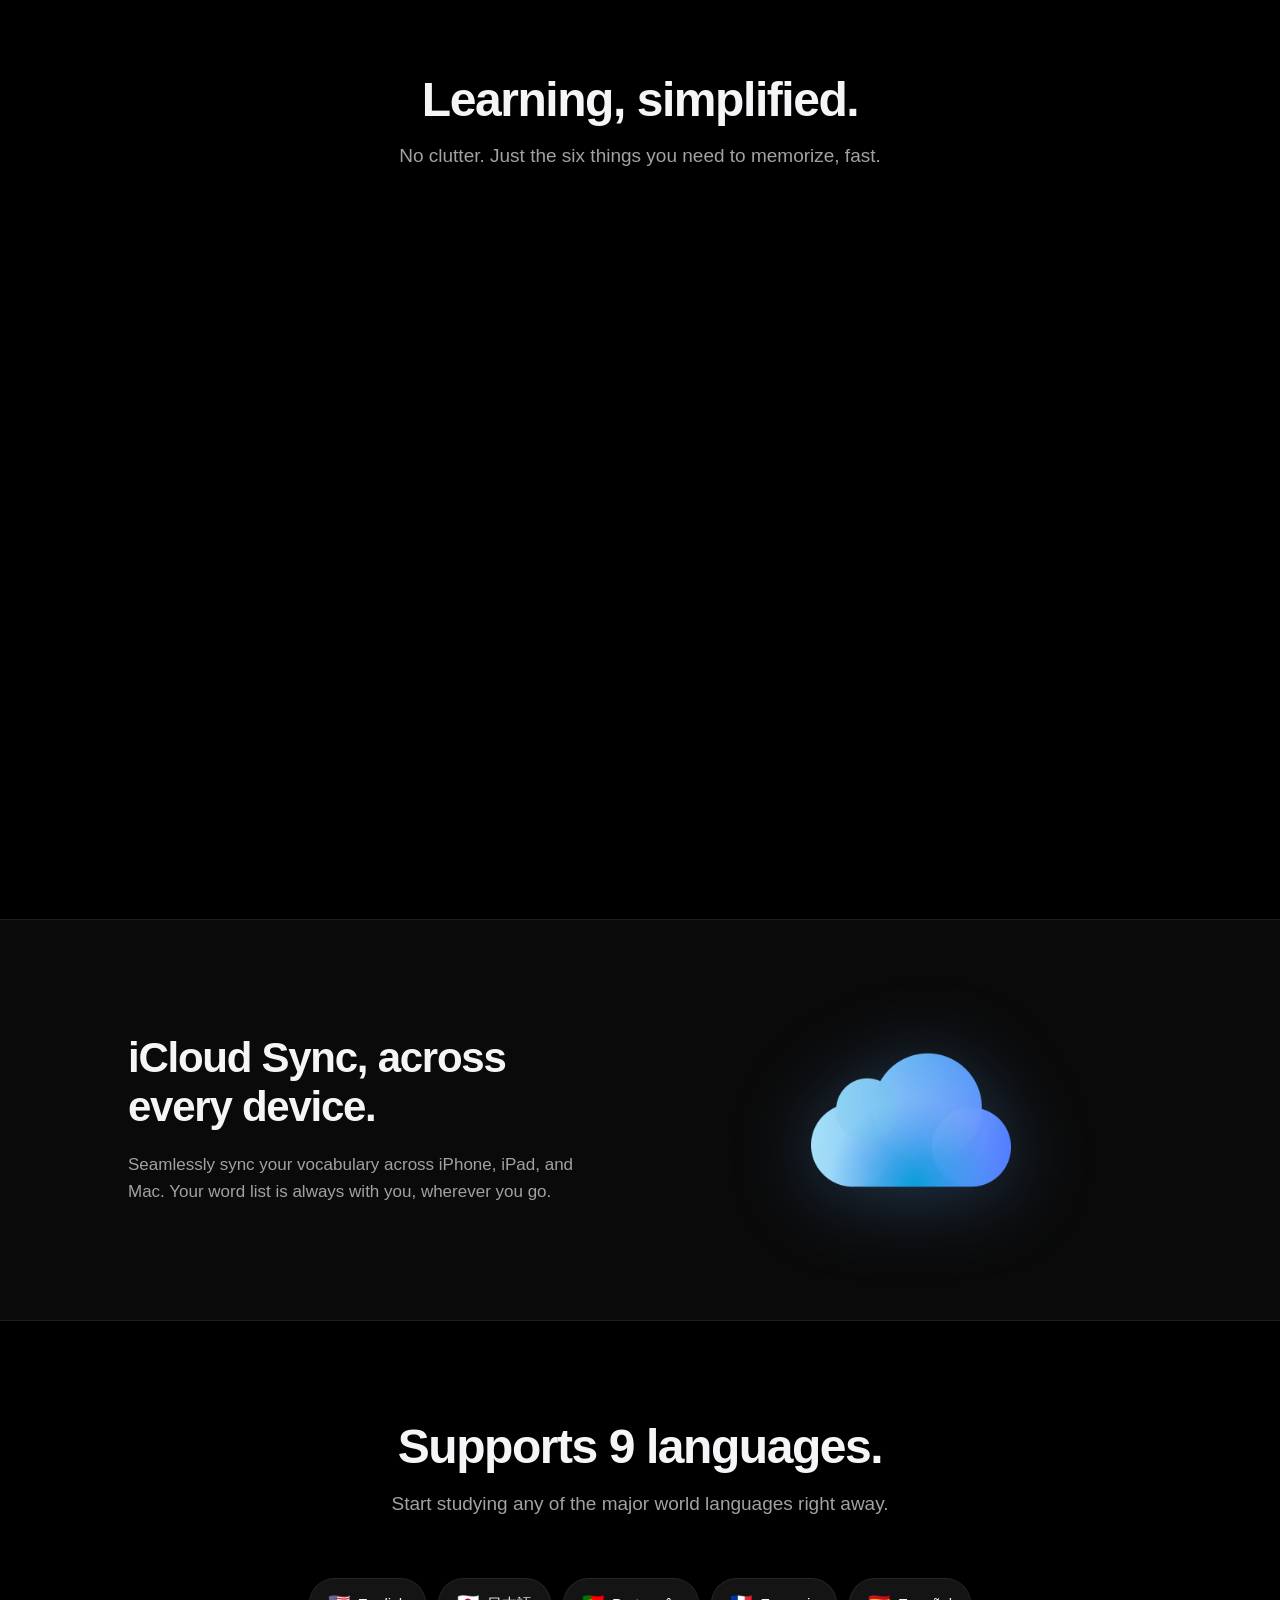
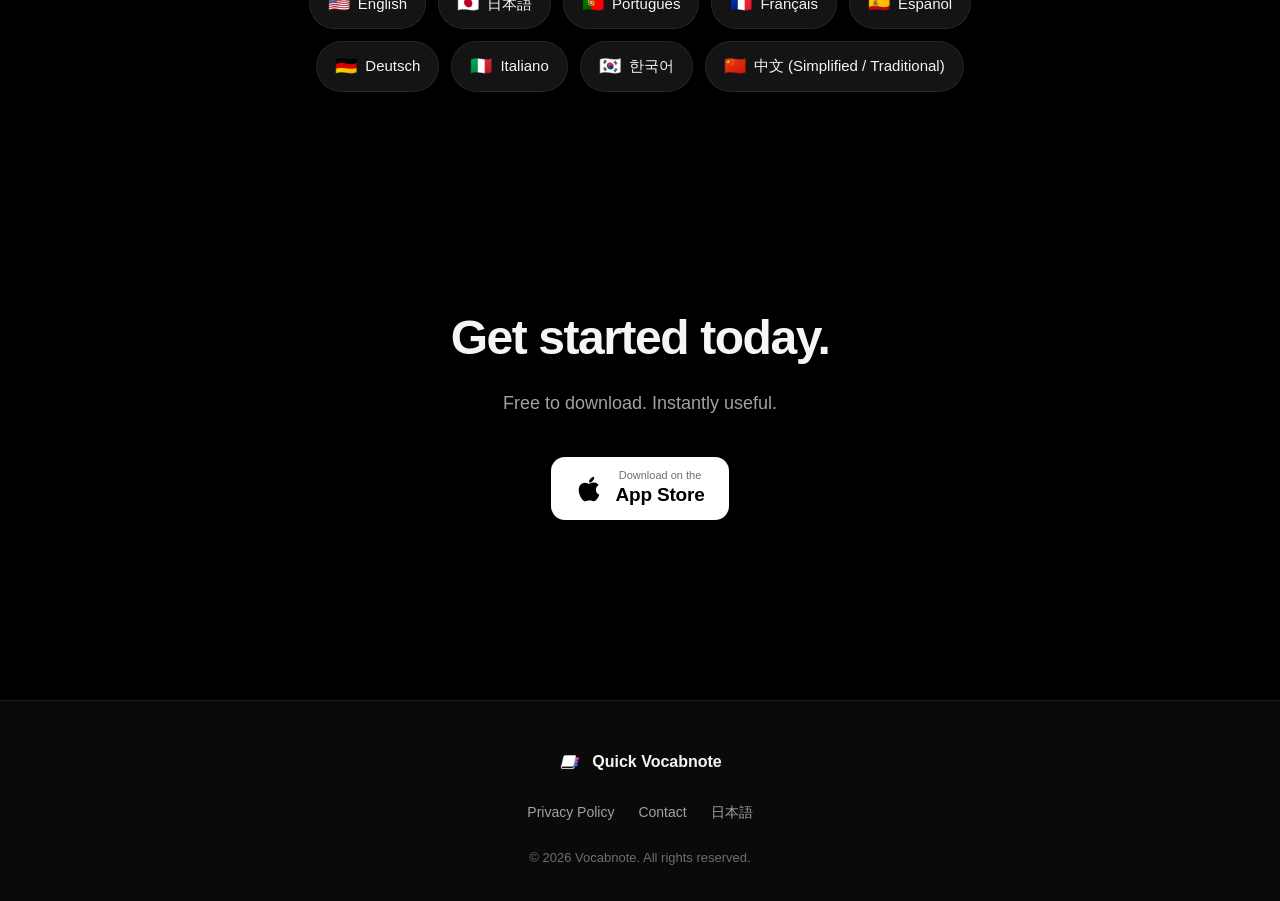
==== commit 025dbc6f: "md download" ====
--- a/en/index.html
+++ b/en/index.html
@@ -134,6 +134,7 @@
             <h3 class="feature-title">Export / Import</h3>
             <p class="feature-desc">
               Unlock JSON backup functionality and remove ads with Premium.<br />
+              <a href="../assets/downloads/vocabnote_template_guide.zip" download>Download the JSON template</a><br />
               <span style="color: var(--text-tertiary); font-size: 13px;">*Premium feature</span>
             </p>
           </div>
